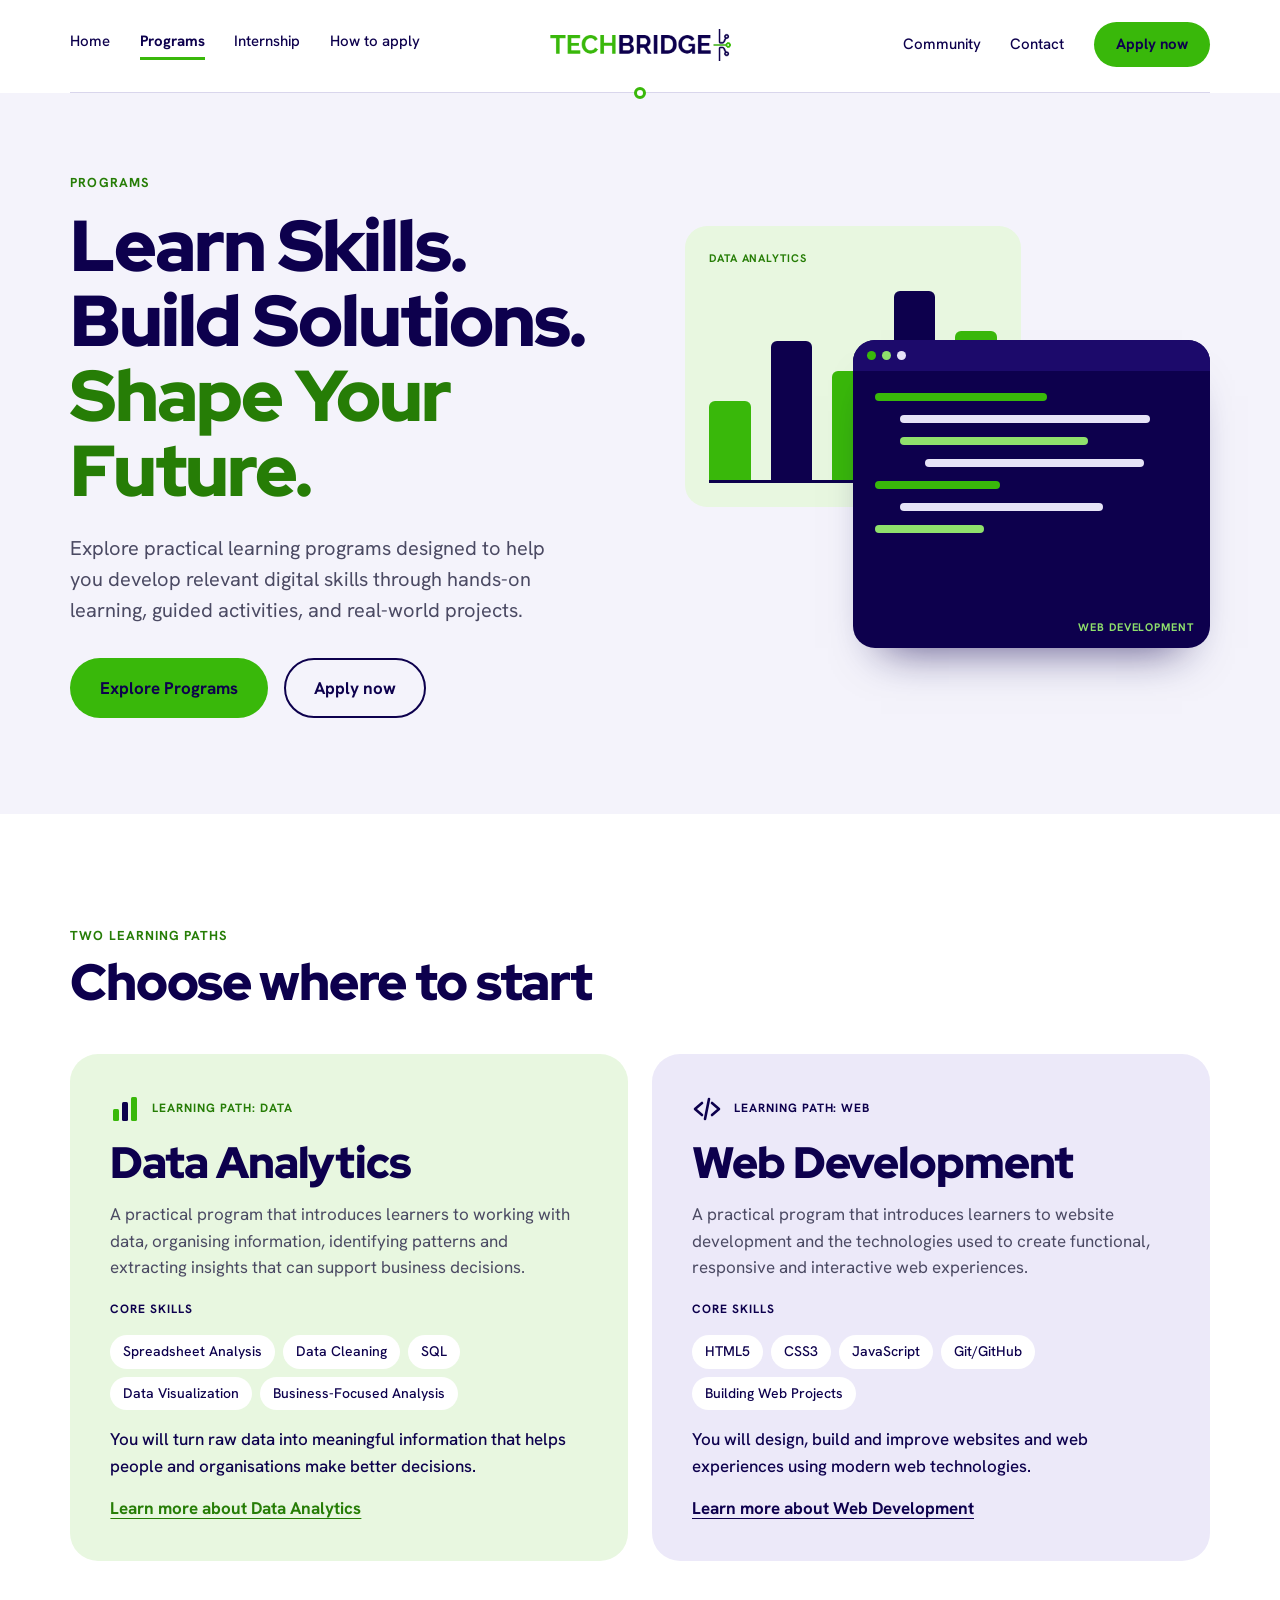
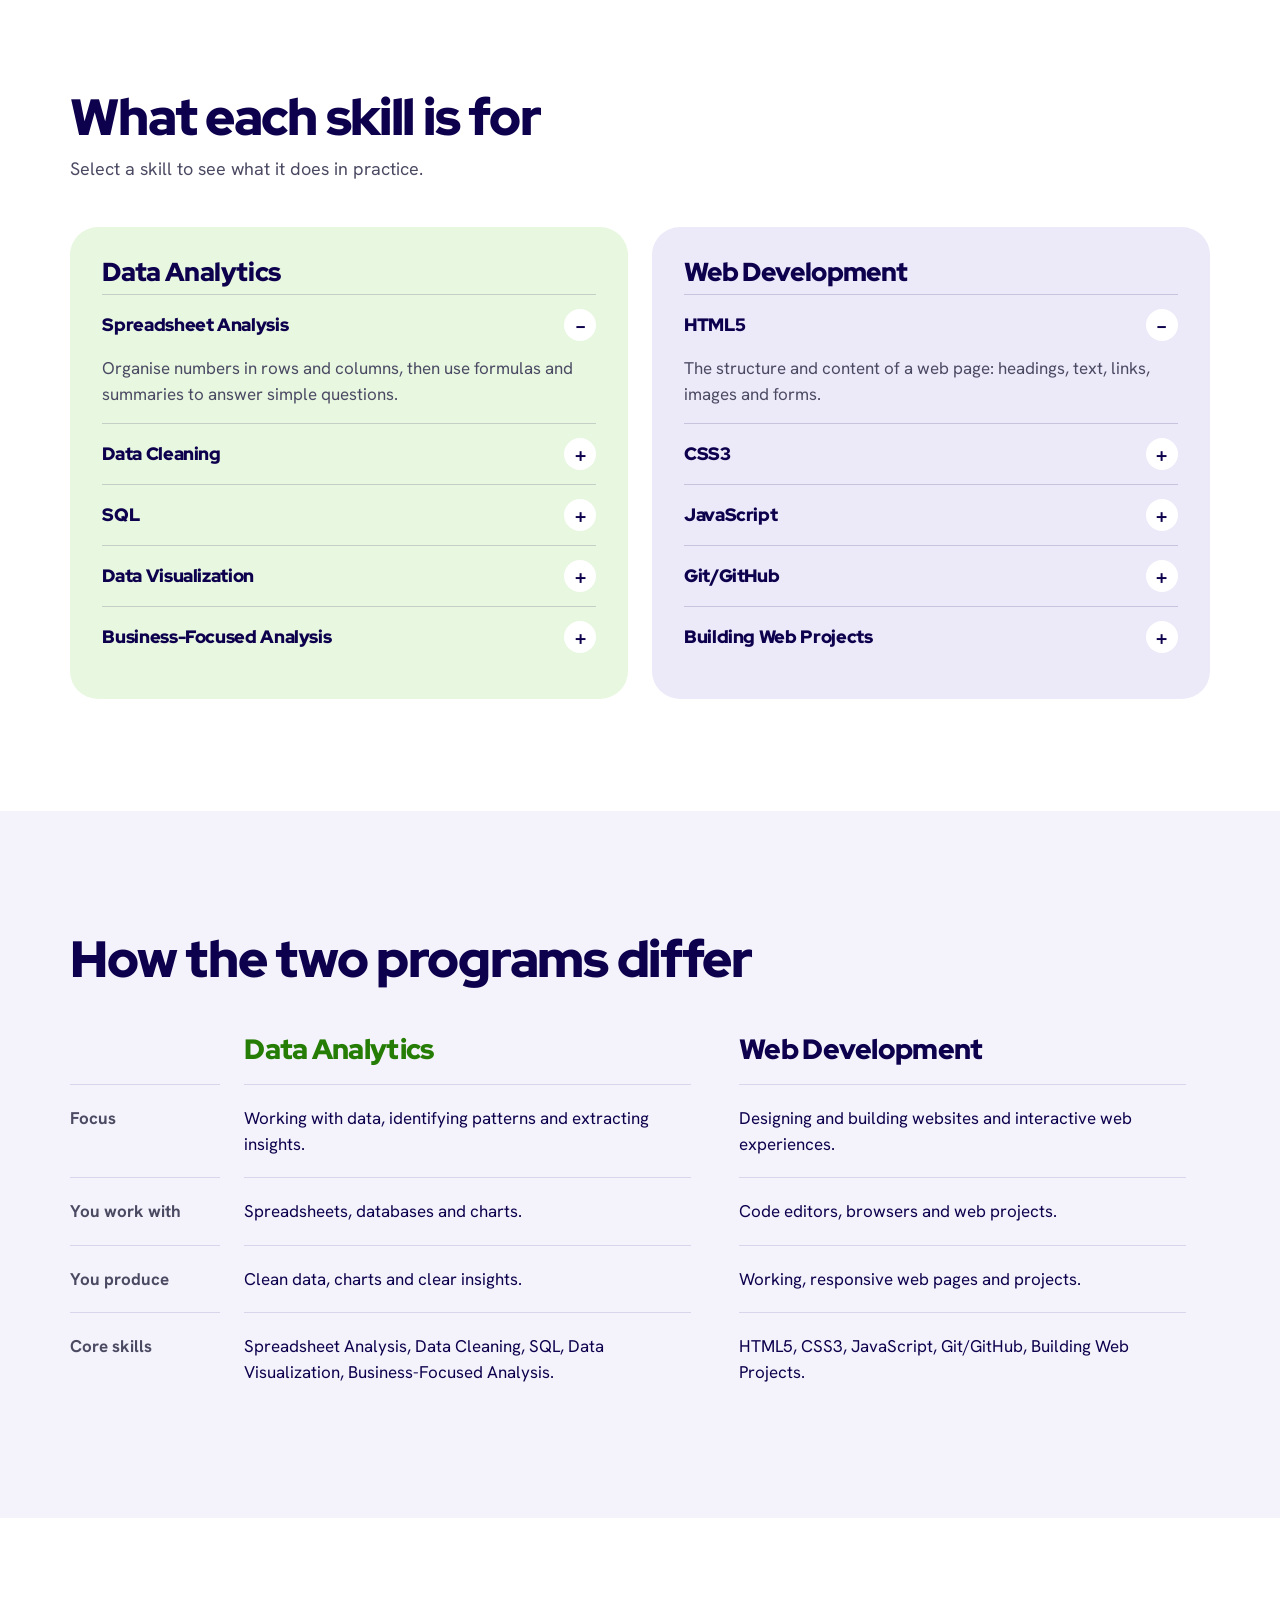
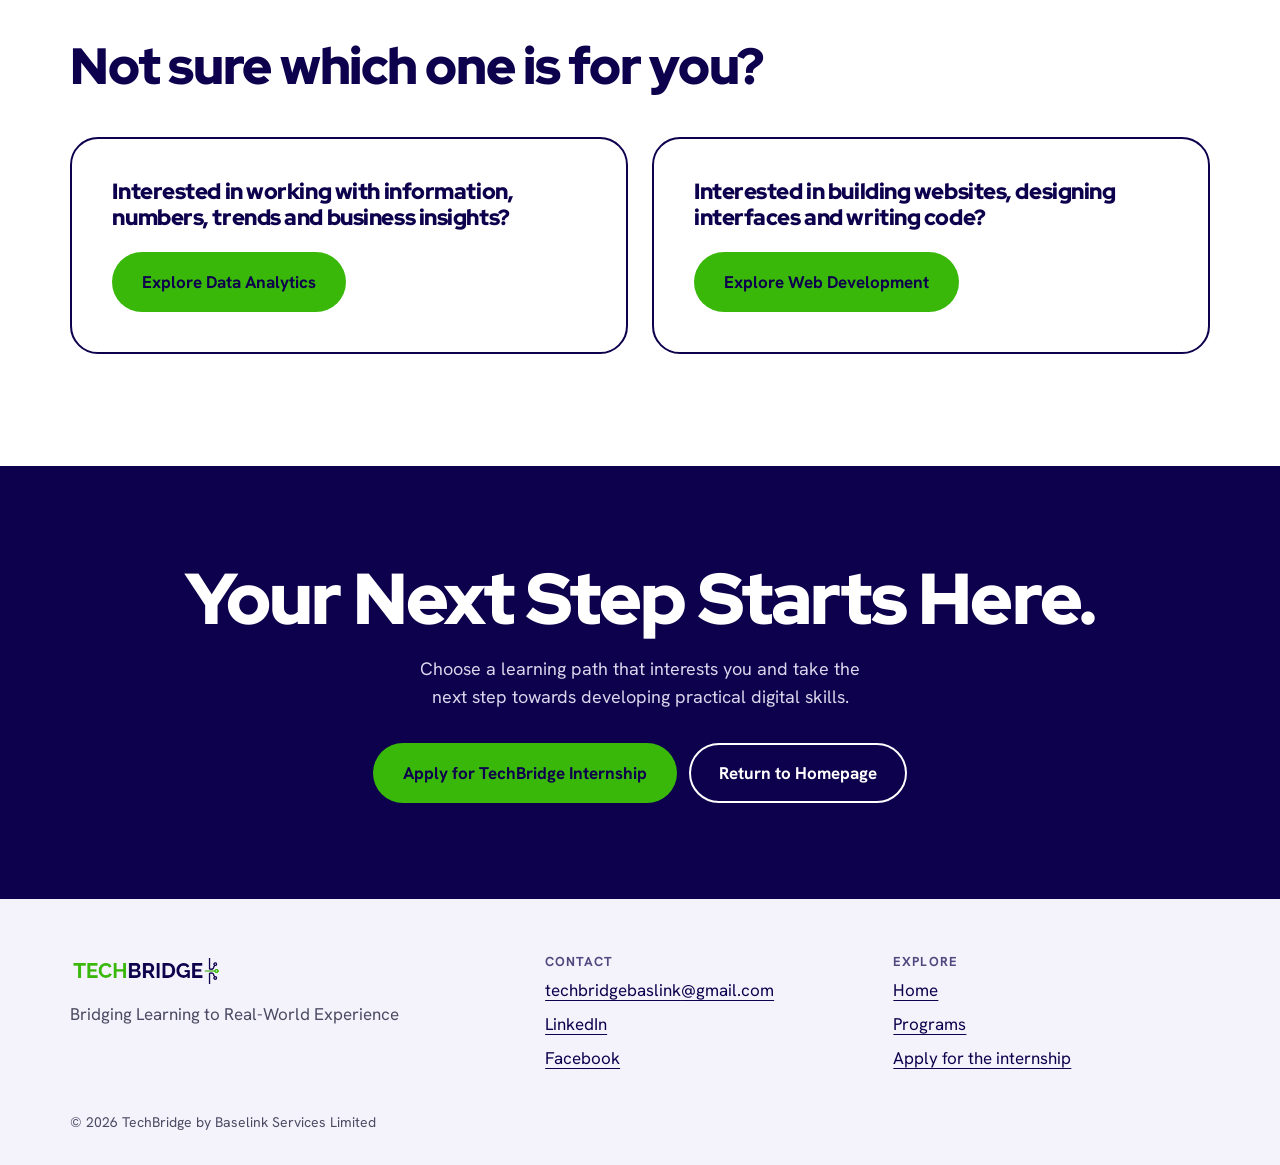
==== programs.html @ fa11b727 "i added new file to the existing system program and it's style sheet also added summary of what each" ====
<!doctype html>
<html lang="en">

<head>
  <meta charset="utf-8" />
  <meta name="viewport" content="width=device-width, initial-scale=1" />
  <title>Programs | TechBridge</title>
  <meta name="description"
    content="Explore the TechBridge Data Analytics and Web Development programs, compare them and apply for the 30-Day Practical Internship." />
  <link rel="preconnect" href="https://fonts.googleapis.com" />
  <link rel="preconnect" href="https://fonts.gstatic.com" crossorigin />
  <link
    href="https://fonts.googleapis.com/css2?family=Red+Hat+Display:wght@500;700;900&family=Hanken+Grotesk:wght@400;500;700&display=swap"
    rel="stylesheet" />
  <!-- Shared styles first (tokens, header, buttons, footer), then this page only -->
  <link rel="stylesheet" href="./styles/style.css" />
  <link rel="stylesheet" href="./styles/programs.css" />
</head>

<body class="page-programs">
  <a class="skip" href="#main">Skip to content</a>

  <!-- 1. HEADER: the top bar. It is the same on every page: links on both sides of the logo,
       plus the Apply now button. On tablets and phones the links move into a menu. -->
  <!-- Phone menu: a hidden checkbox + CSS only, no JavaScript -->
  <input type="checkbox" id="menu-toggle" class="menu-toggle" aria-label="Open or close the menu" />
  <header class="site-header" id="top">
    <div class="bar">
      <label class="menu-btn" for="menu-toggle" aria-hidden="true"><svg width="22" height="16" viewBox="0 0 22 16"
          aria-hidden="true">
          <path d="M1 2H21M1 8H21M1 14H21" stroke="currentColor" stroke-width="2" stroke-linecap="round" />
        </svg></label>
      <!-- Left links. aria-current marks the page you are on. -->
      <nav class="nav-left" aria-label="Main">
        <a href="index.html">Home</a><a href="programs.html" aria-current="page">Programs</a><a
          href="index.html#internship">Internship</a><a href="index.html#apply">How to apply</a>
      </nav>
      <a class="logo" href="index.html"><img src="images/logo.png" alt="TechBridge" width="189" height="40" /></a>
      <!-- Right links and the main call to action -->
      <div class="right">
        <nav class="nav-right" aria-label="Secondary">
          <a href="index.html#community">Community</a><a href="#contact">Contact</a>
        </nav>
        <a class="btn btn-sm" href="https://forms.gle/8EbdSy5ttGfLZfjv5">Apply now</a>
      </div>
    </div>
    <!-- The menu that opens on smaller screens: the same links in one list -->
    <nav class="drawer" id="drawer" aria-label="Mobile">
      <a href="index.html">Home</a><a href="programs.html" aria-current="page">Programs</a><a
        href="index.html#internship">Internship</a><a href="index.html#apply">How to apply</a><a
        href="index.html#community">Community</a><a href="#contact">Contact</a>
    </nav>
  </header>

  <main id="main">

    <!-- 2. HERO: the first thing visitors see. A big heading, a short intro, two buttons
         and a picture of a chart and a code window. -->
    <section class="p-hero" aria-labelledby="hero-h">
      <div class="p-hero-text">
        <p class="eyebrow">Programs</p>
        <h1 id="hero-h">Learn Skills. Build Solutions. <span>Shape Your Future.</span></h1>
        <p class="lede">
          Explore practical learning programs designed to help you develop relevant digital skills through
          hands-on learning, guided activities, and real-world projects.
        </p>
        <div class="actions btn-row">
          <a class="btn" href="#programs">Explore Programs</a>
          <a class="btn btn-outline" href="https://forms.gle/8EbdSy5ttGfLZfjv5">Apply now</a>
        </div>
      </div>

      <!-- Hero picture: a chart and a code window drawn with HTML and CSS (no image files) -->
      <div class="hero-visual" role="img"
        aria-label="Illustration of a bar chart and a code editor window, representing the Data Analytics and Web Development programs">
        <div class="vis-chart" aria-hidden="true">
          <p class="vis-tag">Data Analytics</p>
          <div class="bars"><span></span><span></span><span></span><span></span><span></span></div>
        </div>
        <div class="vis-code" aria-hidden="true">
          <div class="dots"><i></i><i></i><i></i></div>
          <div class="lines"><span></span><span></span><span></span><span></span><span></span><span></span><span></span>
          </div>
          <p class="vis-tag">Web Development</p>
        </div>
      </div>
    </section>

    <!-- 3. PROGRAM OVERVIEW: one card for each program, with the same layout so neither looks more important.
         Each card shows a short description, the core skills and a Learn more link. -->
    <section class="p-section" id="programs" aria-labelledby="programs-h">
      <p class="eyebrow">Two learning paths</p>
      <h2 class="section-title" id="programs-h">Choose where to start</h2>
      <!-- The two equal program cards -->
      <div class="paths">
        <article class="path path--data">
          <div class="path-label"><svg class="path-icon" width="30" height="30" viewBox="0 0 30 30" aria-hidden="true">
              <rect x="3" y="15" width="6" height="12" rx="1.5" fill="#39b80a" />
              <rect x="12" y="8" width="6" height="19" rx="1.5" fill="#0d004d" />
              <rect x="21" y="3" width="6" height="24" rx="1.5" fill="#39b80a" />
            </svg>
            <p class="eyebrow">Learning path: Data</p>
          </div>
          <h3>Data Analytics</h3>
          <p class="path-desc">A practical program that introduces learners to working with data, organising
            information,
            identifying patterns and extracting insights that can support business decisions.</p>
          <h4 class="mini">Core skills</h4>
          <ul class="chips">
            <li>Spreadsheet Analysis</li>
            <li>Data Cleaning</li>
            <li>SQL</li>
            <li>Data Visualization</li>
            <li>Business-Focused Analysis</li>
          </ul>
          <p class="path-outcome">You will turn raw data into meaningful information that helps people and organisations
            make
            better decisions.</p>
          <a class="link" href="#data-analytics">Learn more about Data Analytics</a>
        </article>

        <article class="path path--web">
          <div class="path-label"><svg class="path-icon" width="30" height="30" viewBox="0 0 30 30" aria-hidden="true">
              <path d="M10 9L3 15l7 6M20 9l7 6-7 6M17 5l-4 20" fill="none" stroke="#0d004d" stroke-width="2.6"
                stroke-linecap="round" stroke-linejoin="round" />
            </svg>
            <p class="eyebrow">Learning path: Web</p>
          </div>
          <h3>Web Development</h3>
          <p class="path-desc">A practical program that introduces learners to website development and the technologies
            used to create functional, responsive and interactive web experiences.</p>
          <h4 class="mini">Core skills</h4>
          <ul class="chips">
            <li>HTML5</li>
            <li>CSS3</li>
            <li>JavaScript</li>
            <li>Git/GitHub</li>
            <li>Building Web Projects</li>
          </ul>
          <p class="path-outcome">You will design, build and improve websites and web experiences using modern web
            technologies.</p>
          <a class="link link-navy" href="#web-development">Learn more about Web Development</a>
        </article>
      </div>
    </section>

    <!-- 4. PROGRAM DETAILS: explains what each skill is for. Select a skill to open it.
         This uses the built-in details and summary tags, so it needs no JavaScript. -->
    <section class="p-section p-section--tight" id="details" aria-labelledby="details-h">
      <h2 class="section-title" id="details-h">What each skill is for</h2>
      <p class="p-intro">Select a skill to see what it does in practice.</p>
      <!-- One box of skills for each program -->
      <div class="skills">
        <article class="skill-group skill-group--data" id="data-analytics">
          <h3>Data Analytics</h3>
          <details class="skill" open>
            <summary>Spreadsheet Analysis</summary>
            <p>Organise numbers in rows and columns, then use formulas and summaries to answer simple questions.</p>
          </details>
          <details class="skill">
            <summary>Data Cleaning</summary>
            <p>Find and fix errors, duplicates and gaps so the data can be trusted.</p>
          </details>
          <details class="skill">
            <summary>SQL</summary>
            <p>Ask questions of a database by writing queries that pull out the information you need.</p>
          </details>
          <details class="skill">
            <summary>Data Visualization</summary>
            <p>Turn figures into charts and dashboards that people can read at a glance.</p>
          </details>
          <details class="skill">
            <summary>Business-Focused Analysis</summary>
            <p>Connect what the data shows to a decision that someone has to make.</p>
          </details>
        </article>
        <article class="skill-group skill-group--web" id="web-development">
          <h3>Web Development</h3>
          <details class="skill" open>
            <summary>HTML5</summary>
            <p>The structure and content of a web page: headings, text, links, images and forms.</p>
          </details>
          <details class="skill">
            <summary>CSS3</summary>
            <p>The look of a page: colours, fonts, layout and how it adapts to different screens.</p>
          </details>
          <details class="skill">
            <summary>JavaScript</summary>
            <p>Adds behaviour, so a page can respond to what a visitor does.</p>
          </details>
          <details class="skill">
            <summary>Git/GitHub</summary>
            <p>Track changes to your code, and store and share your projects online.</p>
          </details>
          <details class="skill">
            <summary>Building Web Projects</summary>
            <p>Put the skills together by making complete websites from start to finish.</p>
          </details>
        </article>
      </div>
    </section>

    <!-- 5. COMPARISON: puts the two programs side by side so visitors can see how they differ.
         On phones it becomes two stacked cards. -->
    <section class="p-section p-compare" id="compare" aria-labelledby="compare-h">
      <h2 class="section-title" id="compare-h">How the two programs differ</h2>
      <div class="compare">
        <!-- Row names, shown in the left column on desktop only (screen readers read them from the cards) -->
        <div class="compare-labels" aria-hidden="true">
          <span></span>
          <span>Focus</span>
          <span>You work with</span>
          <span>You produce</span>
          <span>Core skills</span>
        </div>
        <article class="compare-col compare-col--data">
          <h3>Data Analytics</h3>
          <dl>
            <div class="row">
              <dt>Focus</dt>
              <dd>Working with data, identifying patterns and extracting insights.</dd>
            </div>
            <div class="row">
              <dt>You work with</dt>
              <dd>Spreadsheets, databases and charts.</dd>
            </div>
            <div class="row">
              <dt>You produce</dt>
              <dd>Clean data, charts and clear insights.</dd>
            </div>
            <div class="row">
              <dt>Core skills</dt>
              <dd>Spreadsheet Analysis, Data Cleaning, SQL, Data Visualization, Business-Focused Analysis.</dd>
            </div>
          </dl>
        </article>
        <article class="compare-col compare-col--web">
          <h3>Web Development</h3>
          <dl>
            <div class="row">
              <dt>Focus</dt>
              <dd>Designing and building websites and interactive web experiences.</dd>
            </div>
            <div class="row">
              <dt>You work with</dt>
              <dd>Code editors, browsers and web projects.</dd>
            </div>
            <div class="row">
              <dt>You produce</dt>
              <dd>Working, responsive web pages and projects.</dd>
            </div>
            <div class="row">
              <dt>Core skills</dt>
              <dd>HTML5, CSS3, JavaScript, Git/GitHub, Building Web Projects.</dd>
            </div>
          </dl>
        </article>
      </div>
    </section>

    <!-- 6. HELP VISITORS CHOOSE: two short questions that point visitors to the program that suits their interests. -->
    <section class="p-section" id="choose" aria-labelledby="choose-h">
      <h2 class="section-title" id="choose-h">Not sure which one is for you?</h2>
      <!-- Two choice boxes -->
      <div class="choices">
        <div class="choice">
          <p>Interested in working with information, numbers, trends and business insights?</p>
          <a class="btn" href="#data-analytics">Explore Data Analytics</a>
        </div>
        <div class="choice">
          <p>Interested in building websites, designing interfaces and writing code?</p>
          <a class="btn" href="#web-development">Explore Web Development</a>
        </div>
      </div>
    </section>

    <!-- 7. FINAL CALL TO ACTION: the closing section. It asks visitors to apply, or go back to the homepage. -->
    <section class="p-cta" aria-labelledby="cta-h">
      <h2 id="cta-h">Your Next Step Starts Here.</h2>
      <p>Choose a learning path that interests you and take the next step towards developing practical digital skills.
      </p>
      <div class="cta-actions">
        <!-- Same official form link as the homepage. Replace here if the form link changes. -->
        <a class="btn" href="https://forms.gle/8EbdSy5ttGfLZfjv5">Apply for TechBridge Internship</a>
        <a class="btn btn-ghost" href="index.html">Return to Homepage</a>
      </div>
    </section>

  </main>

  <!-- 8. FOOTER: the bottom of the page. Logo and tagline, official contact details and quick links. -->
  <footer class="site-footer" id="contact">
    <div class="foot">
      <div>
        <img src="images/logo.png" alt="TechBridge" width="151" height="32" />
        <p>Bridging Learning to Real-World Experience</p>
      </div>
      <div>
        <h2>Contact</h2>
        <a href="mailto:techbridgebaslink@gmail.com">techbridgebaslink<wbr />@gmail.com</a>
        <a href="https://www.linkedin.com/company/techbridge-services/" target="_blank" rel="noopener">LinkedIn</a>
        <a href="https://www.facebook.com/p/Baselink-Services-100066771475783/" target="_blank"
          rel="noopener">Facebook</a>
      </div>
      <div>
        <h2>Explore</h2>
        <a href="index.html">Home</a><a href="programs.html">Programs</a><a
          href="https://forms.gle/8EbdSy5ttGfLZfjv5">Apply for the internship</a>
      </div>
    </div>
    <p class="legal">© 2026 TechBridge by Baselink Services Limited</p>
  </footer>
</body>

</html>
---- styles/style.css ----
/* TechBridge styles
   Colours come from the logo: indigo + green.
   Layout: CSS Grid for every section.
   Used by index.html and programs.html (programs.css adds the Programs page extras). */

/* ---------- VARIABLES ----------
   The colours, fonts and spacing used everywhere.
   Change a value here and it changes across the whole site. */
:root {
  --indigo: #0d004d;
  --green: #39b80a;
  --green-text: #267d06; /* darker green: readable on light backgrounds */
  --green-soft: #8fe06c;
  --lavender: #f4f3fb;
  --lilac: #e6e3f7;
  --lilac-card: #ece9f9;
  --green-card: #e8f7e0;
  --muted: #4b4a63;
  --line: #d9d6ec;
  --white: #fff;
  --display: "Red Hat Display", system-ui, "Segoe UI", Arial, sans-serif;
  --text: "Hanken Grotesk", system-ui, "Segoe UI", Arial, sans-serif;
  --pad: clamp(20px, 5.5vw, 80px); /* side spacing of the page */
  --radius: 28px;
  color-scheme: light;
}

/* ---------- RESET ----------
   Removes the browser's default spacing so every element starts the same. */
*,
*::before,
*::after {
  box-sizing: border-box;
  margin: 0;
  padding: 0;
}

/* ---------- BASE ----------
   Page-wide settings: smooth scrolling, body text, images, links, keyboard focus. */
html {
  scroll-behavior: smooth;
  scroll-padding-top: 90px; /* keeps the sticky header from covering section titles */
}
@media (prefers-reduced-motion: reduce) {
  html {
    scroll-behavior: auto;
  }
}
body {
  font: 400 1.0625rem/1.55 var(--text);
  color: var(--indigo);
  background: var(--white);
  -webkit-font-smoothing: antialiased;
}
img {
  max-width: 100%;
  height: auto;
  display: block;
}
a {
  color: inherit;
}
:focus-visible {
  outline: 3px solid var(--green);
  outline-offset: 3px;
}

/* ---------- REUSABLE PATTERNS ----------
   Small HTML/CSS helpers that reduce repeated layout code across pages. */
.btn-row {
  display: flex;
  flex-wrap: wrap;
  gap: 16px;
}
.feature-grid {
  display: grid;
  grid-template-columns: repeat(auto-fit, minmax(240px, 1fr));
  gap: 48px;
}
.feature {
  display: grid;
  gap: 12px;
}
.feature h2 {
  font-size: 1.625rem;
  margin: 0;
}
.feature p {
  color: var(--muted);
}
/* Skip link: hidden until you press Tab */
.skip {
  position: absolute;
  left: -999px;
  top: 8px;
  background: var(--indigo);
  color: #fff;
  padding: 10px 16px;
  border-radius: 8px;
  z-index: 20;
}
.skip:focus {
  left: 8px;
}

/* ---------- TYPE ----------
   Headings use the display font; the small green label above headings is the eyebrow. */
h1,
h2,
h3,
.big {
  font-family: var(--display);
  font-weight: 900;
  letter-spacing: -0.025em;
  line-height: 1.04;
}
.eyebrow {
  font-size: 0.8125rem;
  letter-spacing: 0.08em;
  text-transform: uppercase;
  font-weight: 700;
  color: var(--green-text);
}
.eyebrow.light {
  color: var(--green-soft);
}
.section-title {
  font-size: clamp(2rem, 4vw, 3.25rem);
}

/* ---------- BUTTONS ----------
   One .btn class makes every button. The other classes are small variations. */
.btn {
  display: inline-block;
  background: var(--green);
  color: var(--indigo);
  font-weight: 700;
  text-decoration: none;
  border-radius: 999px;
  padding: 17px 30px;
  transition:
    transform 0.2s ease,
    background 0.2s;
}
.btn:hover {
  background: #4ccb1b;
  transform: translateY(-2px);
}
.btn-sm {
  padding: 11px 22px;
  font-size: 0.9375rem;
}
.btn-outline {
  background: transparent;
  border: 2px solid var(--indigo);
  padding: 15px 28px;
}
.btn-outline:hover {
  background: var(--indigo);
  color: #fff;
}
.btn-navy {
  background: var(--indigo);
  color: #fff;
}
.btn-navy:hover {
  background: #1c0a6b;
}
.link {
  font-weight: 700;
  color: var(--green-text);
  text-underline-offset: 4px;
}
.link-navy {
  color: var(--indigo);
}
@media (prefers-reduced-motion: reduce) {
  .btn {
    transition: none;
  }
  .btn:hover {
    transform: none;
  }
}

/* ---------- 1. HEADER ----------
   The top bar, shared by every page. Three columns: left links, logo in the middle,
   right links and the Apply now button. It stays at the top while you scroll. */
.site-header {
  position: sticky;
  top: 0;
  z-index: 10;
  background: var(--white);
}
.bar {
  position: relative;
  display: grid;
  grid-template-columns: 1fr auto 1fr;
  align-items: center;
  gap: clamp(16px, 2vw, 32px);
  padding: 22px var(--pad) 26px;
}
/* The thin line under the header... */
.bar::after {
  content: "";
  position: absolute;
  left: var(--pad);
  right: var(--pad);
  bottom: 0;
  height: 1px;
  background: var(--line);
}
/* ...and the small green circle in its middle (it echoes the logo) */
.bar::before {
  content: "";
  position: absolute;
  left: 50%;
  bottom: -6px;
  margin-left: -6px;
  width: 12px;
  height: 12px;
  border-radius: 50%;
  background: var(--white);
  border: 3px solid var(--green);
  z-index: 1;
}
.nav-left,
.nav-right {
  display: flex;
  gap: clamp(18px, 2.3vw, 34px);
  font-size: 0.9375rem;
  font-weight: 500;
}
.nav-left a,
.nav-right a {
  text-decoration: none;
}
.nav-left a:hover,
.nav-right a:hover {
  text-decoration: underline;
  text-underline-offset: 5px;
}
/* The link for the page you are on (set with aria-current="page" in the HTML) */
.nav-left a[aria-current="page"] {
  font-weight: 700;
  padding-bottom: 4px;
  border-bottom: 3px solid var(--green);
  text-decoration: none;
}
.drawer a[aria-current="page"] {
  color: var(--green-text);
}
.right {
  display: flex;
  justify-content: flex-end;
  align-items: center;
  gap: clamp(18px, 2.3vw, 34px);
}
/* The menu icon, menu list and checkbox only appear on smaller screens */
.menu-btn,
.drawer {
  display: none;
}
.menu-toggle {
  display: none;
}

/* ---------- 2. HERO ----------
   The first section. Two columns: text on the left, tiles on the right.
   The bridge (see section 2b) spans the full width underneath. */
.hero {
  background: var(--lavender);
  padding: 80px var(--pad) 88px;
  display: grid;
  grid-template-columns: 1.1fr 1fr;
  gap: 64px;
  align-items: center;
}
.hero h1 {
  font-size: clamp(2.5rem, 5vw, 4.5rem);
  margin-top: 18px;
}
.hero h1 span {
  color: var(--green-text);
}
.lede {
  font-size: 1.25rem;
  color: var(--muted);
  max-width: 46ch;
  margin-top: 24px;
}
.actions {
  display: flex;
  flex-wrap: wrap;
  gap: 16px;
  margin-top: 32px;
}
.btn-row {
  margin-top: 32px;
}
/* The three coloured tiles. The internship tile is as tall as the other two together. */
.tiles {
  display: grid;
  grid-template-columns: 1fr 1fr;
  gap: 16px;
}
.tile {
  border-radius: var(--radius);
  padding: 26px;
  min-height: 192px;
  display: flex;
  flex-direction: column;
  justify-content: space-between;
}
.tile-main {
  grid-row: span 2;
  background: var(--indigo);
  color: #fff;
  padding: 32px;
  min-height: 400px;
}
.tile-green {
  background: var(--green);
}
.tile-lilac {
  background: var(--lilac);
}
.tile .eyebrow {
  color: var(--indigo);
}
.tile .eyebrow.light {
  color: var(--green-soft);
}
.tile-title {
  font-family: var(--display);
  font-weight: 900;
  font-size: clamp(1.4rem, 2.2vw, 1.875rem);
  letter-spacing: -0.025em;
  line-height: 1.05;
}
.tile-main .tile-title {
  font-size: 1.75rem;
  margin-top: 6px;
}
.big {
  font-size: 6rem;
  color: var(--green);
  line-height: 1;
}

/* ---------- 3. ABOUT ----------
   Three short blocks side by side. auto-fit means: as many columns as fit,
   so it becomes one column on a phone with no extra code. */
.about {
  padding: 96px var(--pad);
  display: grid;
  grid-template-columns: repeat(auto-fit, minmax(240px, 1fr));
  gap: 48px;
}
.about h2 {
  font-size: 1.625rem;
  margin: 16px 0 8px;
}
.about p {
  color: var(--muted);
}
.feature-grid {
  gap: 48px;
}

/* ---------- 4. PROGRAMS ----------
   The two program cards. They sit side by side and stack when there is no room. */
.programs {
  padding: 0 var(--pad) 112px;
}
.cards {
  display: grid;
  grid-template-columns: repeat(auto-fit, minmax(min(100%, 320px), 1fr));
  gap: 24px;
  margin-top: 40px;
}
.card {
  border-radius: var(--radius);
  padding: clamp(28px, 3.4vw, 44px);
  min-height: 300px;
  display: flex;
  flex-direction: column;
  justify-content: space-between;
  gap: 24px;
}
.card h3 {
  font-size: clamp(2rem, 3.4vw, 2.75rem);
}
.card p {
  font-size: 1.1875rem;
  max-width: 34ch;
}
.card-green {
  background: var(--green-card);
}
.card-lilac {
  background: var(--lilac-card);
}

/* ---------- 5. INTERNSHIP ----------
   The dark indigo band. Text and benefits on the left, a big "30 days" box on the right. */
.internship {
  background: var(--indigo);
  color: #fff;
  padding: 104px var(--pad);
}
.intern-in {
  display: grid;
  grid-template-columns: 1.2fr 1fr;
  gap: 80px;
  align-items: center;
}
.internship h2 {
  font-size: clamp(2.25rem, 4.4vw, 3.5rem);
  margin-top: 14px;
}
.checks {
  list-style: none;
  display: grid;
  gap: 18px;
  margin: 32px 0 36px;
  font-size: 1.25rem;
  max-width: 46ch;
}
.checks li {
  display: flex;
  gap: 14px;
  align-items: flex-start;
}
.checks svg {
  flex: none;
}
.days {
  background: var(--green);
  color: var(--indigo);
  border-radius: 36px;
  padding: 48px;
  text-align: center;
}
.days .big {
  color: var(--indigo);
  font-size: clamp(7rem, 14vw, 12.5rem);
  line-height: 0.9;
}
.days p:last-child {
  font-family: var(--display);
  font-weight: 900;
  font-size: 2.25rem;
}

/* ---------- 6. HOW TO APPLY ----------
   Three numbered steps in a row. Each has a green number circle. */
.apply {
  padding: 112px var(--pad);
}
.steps {
  list-style: none;
  display: grid;
  grid-template-columns: repeat(auto-fit, minmax(240px, 1fr));
  gap: 40px;
  margin-top: 48px;
}
.steps li {
  border-top: 3px solid var(--line);
  padding-top: 24px;
}
.num {
  display: grid;
  place-items: center;
  width: 48px;
  height: 48px;
  border-radius: 50%;
  background: var(--green);
  font-family: var(--display);
  font-weight: 900;
  font-size: 1.375rem;
}
.steps h3 {
  font-size: 1.5rem;
  margin: 16px 0 8px;
}
.steps p {
  color: var(--muted);
  margin-bottom: 10px;
}
.steps .link {
  overflow-wrap: anywhere;
}

/* ---------- 7. COMMUNITY ----------
   A green panel with the WhatsApp button. Flexbox: text and button in one row,
   and the button drops below when there is no room. */
.community {
  padding: 0 var(--pad) 112px;
}
.comm-in {
  background: var(--green-card);
  border-radius: 36px;
  padding: clamp(28px, 5vw, 64px);
  display: flex;
  flex-wrap: wrap;
  justify-content: space-between;
  align-items: center;
  gap: 32px 48px;
}
.comm-in h2 {
  font-size: clamp(1.875rem, 3.4vw, 2.75rem);
}
.comm-in p {
  margin-top: 14px;
  font-size: 1.1875rem;
  max-width: 46ch;
  color: var(--muted);
}

/* ---------- 8. FOOTER ----------
   Three columns: logo and tagline, contact details, quick links. */
.site-footer {
  background: var(--lavender);
  padding: 56px var(--pad) 32px;
}
.foot {
  display: grid;
  grid-template-columns: 1.4fr 1fr 1fr;
  gap: 32px;
}
.foot > div {
  display: grid;
  gap: 8px;
  align-content: start;
}
.foot img {
  height: 32px;
  width: auto;
}
.foot p {
  color: var(--muted);
  margin-top: 6px;
}
.foot h2 {
  font-family: var(--text);
  font-size: 0.8125rem;
  letter-spacing: 0.08em;
  text-transform: uppercase;
  font-weight: 700;
  opacity: 0.7;
}
.foot a {
  text-underline-offset: 4px;
  overflow-wrap: anywhere;
}
.legal {
  margin-top: 40px;
  font-size: 0.875rem;
  color: var(--muted);
}

/* ---------- 2b. HERO BRIDGE ----------
   The animated bridge under the hero. It draws itself from "Learning" to
   "Real-World Experience". Visitors who prefer reduced motion see the finished bridge. */
.bridge {
  --h: 120px; /* height of the drawing; the deck sits at 100/120 of it */
  --deck: calc(var(--h) * 0.8333);
  --node: 30px;
  grid-column: 1 / -1;
  display: grid;
  grid-template-columns: var(--node) 1fr var(--node);
  padding-bottom: 40px;
  margin-top: -12px;
}
.bridge-end {
  position: relative;
  padding-top: calc(var(--deck) - var(--node) / 2);
}
.b-node {
  display: block;
  width: var(--node);
  height: var(--node);
  border-radius: 50%;
  border: 5px solid var(--green);
  background: var(--lavender);
  position: relative;
  z-index: 1;
}
.bridge-finish .b-node {
  background: var(--indigo);
}
.b-label {
  position: absolute;
  top: calc(var(--deck) + var(--node) / 2 + 10px);
  white-space: nowrap;
  font-family: var(--display);
  font-weight: 900;
  font-size: clamp(1.05rem, 2vw, 1.5rem);
  letter-spacing: -0.02em;
}
.bridge-start .b-label {
  left: 0;
}
.bridge-finish .b-label {
  right: 0;
  color: var(--green-text);
}
.bridge-span {
  position: relative;
  height: var(--h);
  margin-inline: -2px;
}
.b-build {
  position: absolute;
  inset: 0;
}
.bridge-svg {
  display: block;
  width: 100%;
  height: 100%;
  overflow: visible;
}
.bridge-svg path,
.bridge-svg line {
  fill: none;
  vector-effect: non-scaling-stroke;
  stroke-linecap: round;
}
.b-deck {
  stroke: var(--indigo);
  stroke-width: 5;
}
.b-arch {
  stroke: var(--green);
  stroke-width: 4;
}
.b-cables line {
  stroke: var(--indigo);
  stroke-width: 1.5;
  opacity: 0.35;
}
/* The three stops on the bridge: Projects, Mentorship, Internship */
.b-stops {
  list-style: none;
}
.b-stops li {
  position: absolute;
  left: var(--x);
  bottom: calc(var(--h) - var(--deck) - 10px);
  transform: translateX(-50%);
  display: grid;
  justify-items: center;
  gap: 8px;
  font-size: 0.75rem;
  font-weight: 700;
  letter-spacing: 0.06em;
  text-transform: uppercase;
  color: var(--indigo);
  white-space: nowrap;
  line-height: 1;
}
.b-stops span {
  background: var(--white);
  border: 1px solid var(--line);
  border-radius: 999px;
  padding: 6px 10px;
}
.b-stops li::before {
  order: 2;
  content: "";
  width: 14px;
  height: 14px;
  border-radius: 50%;
  background: var(--green);
  border: 3px solid var(--lavender);
  box-sizing: content-box;
  margin-top: -3px;
}

/* The bridge animation (only for visitors who allow motion) */
@media (prefers-reduced-motion: no-preference) {
  .bridge-start .b-node {
    animation: pop 0.5s cubic-bezier(0.3, 1.6, 0.5, 1) both;
  }
  .b-build {
    animation: build 1.8s 0.3s linear both;
  }
  .b-cables line {
    animation: fade-in 0.4s calc(2.1s + var(--i) * 0.06s) both;
  }
  .b-stops li {
    animation: rise 0.45s var(--d) cubic-bezier(0.3, 1.4, 0.5, 1) both;
  }
  .bridge-finish .b-node {
    animation:
      pop 0.5s 2.05s cubic-bezier(0.3, 1.6, 0.5, 1) both,
      arrive 1.2s 2.4s ease-out;
  }
  .b-label {
    animation: fade-in 0.6s 0.2s both;
  }
  .bridge-finish .b-label {
    animation-delay: 2.3s;
  }
}
@keyframes build {
  from {
    clip-path: inset(-20px 100% -20px 0);
  }
  to {
    clip-path: inset(-20px 0 -20px 0);
  }
}
@keyframes pop {
  from {
    transform: scale(0);
  }
}
@keyframes rise {
  from {
    opacity: 0;
    transform: translate(-50%, 10px);
  }
}
@keyframes fade-in {
  from {
    opacity: 0;
  }
}
@keyframes arrive {
  from {
    box-shadow: 0 0 0 0 rgb(57 184 10 / 0.55);
  }
  to {
    box-shadow: 0 0 0 22px rgb(57 184 10 / 0);
  }
}

/* ---------- 4b. PROGRAM DEMOS (pure CSS) ----------
   The small demos inside the program cards build themselves as they scroll into view,
   using CSS scroll-driven animations. Browsers without support, and visitors who
   prefer reduced motion, see the finished demo. */
.demo {
  background: var(--white);
  border-radius: 20px;
  padding: 14px 16px 16px;
  box-shadow:
    0 1px 0 var(--line),
    0 12px 30px -18px rgb(13 0 77 / 0.35);
}
.demo-bar {
  margin-bottom: 10px;
}
.demo-file {
  font:
    500 0.8125rem/1 ui-monospace,
    "SFMono-Regular",
    Menlo,
    Consolas,
    monospace;
  color: var(--muted);
}

/* Data Analytics demo: a bar chart with a trend line */
.chart {
  display: block;
  width: 100%;
  height: auto;
  overflow: visible;
}
.chart .grid path {
  stroke: var(--line);
  stroke-width: 1;
  stroke-dasharray: 3 4;
}
.chart .bars rect {
  fill: var(--indigo);
  opacity: 0.85;
  transform-box: fill-box;
  transform-origin: 50% 100%;
}
.chart .bars .bar-top {
  fill: var(--green);
  opacity: 1;
}
.chart .trend {
  fill: none;
  stroke: var(--green-text);
  stroke-width: 3;
  stroke-linecap: round;
  stroke-linejoin: round;
  stroke-dasharray: 1;
}
.chart .trend-dot {
  fill: var(--white);
  stroke: var(--green-text);
  stroke-width: 3;
  transform-box: fill-box;
  transform-origin: center;
}
.chart .months text {
  font: 500 11px var(--text);
  fill: var(--muted);
  text-anchor: middle;
}
.insight {
  margin-top: 8px;
  font-size: 0.9375rem !important;
  color: var(--muted);
}
.insight strong {
  color: var(--green-text);
  font-family: var(--display);
  font-weight: 900;
  font-size: 1.125rem;
}

/* Web Development demo: code on one side, the live preview on the other */
.demo-web {
  container-type: inline-size;
}
.web-panes {
  display: grid;
  gap: 12px;
}
@container (min-width: 560px) {
  .web-panes {
    grid-template-columns: 1.15fr 1fr;
  }
}
.code {
  background: var(--indigo);
  color: #fff;
  border-radius: 14px;
  padding: 14px 16px;
  font:
    400 0.78rem/1.65 ui-monospace,
    "SFMono-Regular",
    Menlo,
    Consolas,
    monospace;
  overflow-x: auto;
  white-space: pre;
}
.code .line {
  display: inline-block;
  vertical-align: top;
  overflow: hidden;
  width: calc(var(--n) * 1ch);
}
.code .t {
  color: var(--green-soft);
}
.code .a {
  color: #b9b0ff;
}
.code .v {
  color: #ffd27a;
}
.preview {
  border: 1px solid var(--line);
  border-radius: 14px;
  overflow: hidden;
  background: var(--white);
}
.browser-dots {
  display: flex;
  gap: 5px;
  padding: 8px 10px;
  background: var(--lavender);
  border-bottom: 1px solid var(--line);
}
.browser-dots i {
  width: 8px;
  height: 8px;
  border-radius: 50%;
  background: var(--line);
}
.page {
  padding: 12px 14px 16px;
  display: grid;
  gap: 6px;
  align-content: start;
  min-height: 150px;
}
.pv-nav {
  font-size: 0.75rem;
  font-weight: 700;
  padding-bottom: 6px;
  border-bottom: 1px solid var(--line);
  margin-bottom: 4px;
}
.pv-h1 {
  font: 900 1.35rem/1.1 var(--display) !important;
  letter-spacing: -0.02em;
}
.pv-p {
  font-size: 0.875rem !important;
  color: var(--muted);
}
.pv-btn {
  justify-self: start;
  margin-top: 6px;
  font-size: 0.8125rem;
  font-weight: 700;
  padding: 7px 14px;
  background: var(--green);
  color: var(--indigo);
  border-radius: 999px;
}

/* Scroll-driven animation: the demos build as you scroll past them */
@supports (animation-timeline: view()) {
  @media (prefers-reduced-motion: no-preference) {
    .demo {
      view-timeline: --demo block;
    }
    .demo * {
      animation-timeline: --demo;
      animation-fill-mode: both;
      animation-duration: auto;
    }
    /* chart */
    .chart .bars rect {
      animation-name: grow;
      animation-timing-function: cubic-bezier(0.3, 1.3, 0.5, 1);
      animation-range: cover calc(8% + var(--i) * 3%) cover
        calc(18% + var(--i) * 3%);
    }
    .chart .trend {
      animation-name: draw;
      animation-range: cover 22% cover 32%;
    }
    .chart .trend-dot {
      animation-name: dot-pop;
      animation-range: cover 32% cover 35%;
    }
    .insight {
      animation-name: show-up;
      animation-range: cover 33% cover 38%;
    }
    /* code typing: each line types out over its own slice of the scroll */
    .code .line {
      animation-name: type;
      animation-timing-function: steps(var(--n), end);
      animation-range: cover var(--s) cover var(--e);
    }
    /* the preview gains each element as its line finishes */
    .page [data-show] {
      animation-name: show-up;
      animation-range: cover var(--at) cover calc(var(--at) + 3%);
    }
    .page .pv-btn {
      animation-name: show-up, style-btn;
      animation-range:
        cover var(--at) cover calc(var(--at) + 3%),
        cover var(--styled) cover calc(var(--styled) + 3%);
    }
  }
}
@keyframes grow {
  from {
    transform: scaleY(0);
  }
}
@keyframes draw {
  from {
    stroke-dashoffset: 1;
  }
  to {
    stroke-dashoffset: 0;
  }
}
@keyframes dot-pop {
  from {
    transform: scale(0);
  }
}
@keyframes show-up {
  from {
    opacity: 0;
    transform: translateY(6px);
  }
}
@keyframes type {
  from {
    width: 0;
  }
}
@keyframes style-btn {
  from {
    background: #e4e4e9;
    color: #333;
    border-radius: 6px;
  }
}

/* ---------- TABLET (980px and below) ----------
   The hero and the internship band stack into one column. */
@media (max-width: 980px) {
  .hero {
    grid-template-columns: minmax(
      0,
      1fr
    ); /* minmax(0, ...) lets the column shrink on very small screens */
    gap: 48px;
    padding-block: 64px;
  }
  .intern-in {
    grid-template-columns: minmax(0, 1fr);
    gap: 48px;
  }
  .tile-main {
    min-height: 300px;
  }
}

/* ---------- HEADER ON TABLETS AND PHONES (980px and below) ----------
   There are six links now, so on smaller screens they move into a menu.
   The bar becomes: menu icon | logo | Apply now.
   The menu works with a hidden checkbox, so it needs no JavaScript. */
@media (max-width: 980px) {
  .bar {
    gap: 8px;
    padding: 10px calc(var(--pad) - 6px) 16px;
  }
  .nav-left,
  .nav-right {
    display: none;
  }
  /* The invisible checkbox sits exactly over the menu icon, so taps land on it */
  .menu-toggle {
    display: block;
    position: fixed;
    opacity: 0;
    width: 44px;
    height: 44px;
    left: calc(var(--pad) - 6px);
    top: 10px;
    margin: 0;
    z-index: 11;
    cursor: pointer;
  }
  .menu-btn {
    display: grid;
    place-items: center;
    width: 44px;
    height: 44px;
    color: var(--indigo);
  }
  .logo img {
    height: 24px;
    width: auto;
  }
  .btn-sm {
    padding: 10px 16px;
    font-size: 0.875rem;
  }
  .right {
    gap: 0;
  }
  /* The menu list: hidden until the checkbox is ticked */
  .drawer {
    display: none;
    grid-template-columns: 1fr;
    padding: 8px var(--pad) 18px;
    border-bottom: 1px solid var(--line);
    background: var(--white);
  }
  .menu-toggle:checked ~ .site-header .drawer {
    display: grid;
  }
  .menu-toggle:focus-visible ~ .site-header .menu-btn {
    outline: 3px solid var(--green);
    outline-offset: 2px;
    border-radius: 8px;
  }
  .drawer a {
    padding: 12px 0;
    font-weight: 700;
    text-decoration: none;
    border-bottom: 1px solid var(--line);
  }
}

/* ---------- PHONE (760px and below) ----------
   Tighter spacing, full-width buttons, and the tiles rearranged. */
@media (max-width: 760px) {
  .hero {
    padding-block: 44px;
  }
  .actions .btn {
    width: 100%;
    text-align: center;
  }
  .tiles {
    grid-template-columns: 1fr 1fr;
    gap: 12px;
  }
  .tile-main {
    grid-column: 1/-1;
    grid-row: auto;
    min-height: 0;
    flex-direction: row;
    align-items: center;
    gap: 18px;
    padding: 22px;
  }
  .tile-main .big {
    font-size: 4.5rem;
  }
  .tile {
    min-height: 110px;
    padding: 18px;
    justify-content: flex-end;
  }
  .tile .eyebrow:not(.light) {
    display: none;
  }
  .about {
    padding-block: 56px;
    gap: 36px;
  }
  .programs,
  .community {
    padding-bottom: 56px;
  }
  .card {
    min-height: 230px;
  }
  .bridge {
    --h: 84px;
    --node: 24px;
    padding-bottom: 34px;
  }
  .b-node {
    border-width: 4px;
  }
  .b-stops span {
    display: none;
  }
  .internship {
    padding-block: 56px;
  }
  .days {
    padding: 32px;
  }
  .apply {
    padding-block: 56px;
  }
  .steps {
    gap: 28px;
    margin-top: 28px;
  }
  .comm-in {
    border-radius: 28px;
  }
  .comm-in .btn {
    width: 100%;
    text-align: center;
  }
  .foot {
    grid-template-columns: 1fr;
  }
}

/* ---------- HIGH CONTRAST MODE ----------
   Gives buttons and cards a visible edge for Windows High Contrast users. */
@media (forced-colors: active) {
  .btn,
  .tile,
  .card {
    border: 2px solid CanvasText;
  }
}

/* ---------- PROGRAM CARDS ----------
   Keep the content at the top of each card and the link at the bottom. */
.card {
  justify-content: flex-start;
}
.card .link {
  margin-top: auto;
}

/* ---------- TABLET AND PHONE: CENTRED CONTENT ----------
   On smaller screens most text is centred. Desktop keeps its left-aligned layout. */
@media (max-width: 980px) {
  .hero-text,
  .tile,
  .about > div,
  .section-title,
  .card,
  .internship,
  .steps li,
  .comm-in,
  .site-footer,
  .drawer a {
    text-align: center;
  }
  .lede,
  .card p,
  .comm-in p {
    margin-inline: auto;
  }
  .actions,
  .comm-in {
    justify-content: center;
  }
  .tile-main {
    justify-content: center;
  }
  .card {
    align-items: center;
  }
  .card > .demo {
    align-self: stretch;
    text-align: left;
  }
  .checks {
    margin-inline: auto;
    width: fit-content;
    text-align: left;
  }
  .num {
    margin-inline: auto;
  }
  .foot > div {
    justify-items: center;
  }
}

/* ---------- PHONE FOOTER ----------
   Logo on top, then Contact and Explore side by side. */
@media (max-width: 760px) {
  .foot {
    grid-template-columns: 1fr 1fr;
    gap: 32px 16px;
  }
  .foot > div:first-child {
    grid-column: 1 / -1;
  }
  .foot a[href^="mailto:"] {
    font-size: 0.9375rem;
  }
}

.page-programs .foot {
  grid-template-columns: minmax(0, 1.3fr) minmax(0, 1fr);
}
.page-programs .foot > div:nth-child(2) {
  justify-items: start;
  text-align: left;
}
.page-programs .foot > div:nth-child(3) {
  justify-items: start;
  text-align: left;
}
.page-programs .legal {
  text-align: left;
}

/* ---------- HOW TO APPLY ON SMALLER SCREENS ----------
   The three steps become one centred column. */
@media (max-width: 980px) {
  .steps {
    grid-template-columns: 1fr;
    max-width: 520px;
    margin-inline: auto;
  }
}

/* ---------- ABOUT AND FOOTER LOGO ON SMALLER SCREENS ----------
   The About blocks become one centred column; the footer logo stays on the left. */
@media (max-width: 980px) {
  .about {
    grid-template-columns: 1fr;
    max-width: 560px;
    margin-inline: auto;
  }
  .foot > div:first-child {
    justify-items: start;
    text-align: left;
  }
}

/* ---------- VERY SMALL PHONES (380px and below) ----------
   Makes the header smaller so the menu icon, logo and Apply now button stay on one line,
   and stacks the three hero tiles. This block is last so it overrides the phone rules above. */
@media (max-width: 380px) {
  .tiles {
    grid-template-columns: minmax(
      0,
      1fr
    ); /* the three tiles stack, so long words like "Development" fit */
  }
  .tile-main {
    grid-column: auto;
  }
  .logo img {
    height: 20px;
  }
  .btn-sm {
    padding: 9px 12px;
    font-size: 0.8125rem;
  }
}
---- styles/programs.css ----
/* TechBridge: Programs page
   Loads AFTER style.css and reuses its colours, fonts, header, buttons and footer.
   This file only holds what is specific to the Programs page.
   Written mobile-first: the base rules are for phones, and min-width queries add the rest. */

/* ---------- HELPERS ----------
   Small tools used by the sections below. */
.sr-only {
  position: absolute;
  width: 1px;
  height: 1px;
  margin: -1px;
  overflow: hidden;
  clip-path: inset(50%);
  white-space: nowrap;
}

/* A white outlined button for use on the dark indigo section */
.btn-ghost {
  background: transparent;
  color: #fff;
  border: 2px solid #fff;
  padding: 15px 28px;
}
.btn-ghost:hover {
  background: #fff;
  color: var(--indigo);
}

/* ---------- SECTION SPACING ----------
   Shared padding for the white and lavender sections. */
.p-section {
  padding: 56px var(--pad);
}
.p-section--tight {
  padding-top: 8px;
}
.page-programs .section-title {
  margin-top: 10px;
  text-align: left; /* style.css centres section titles on small screens */
}
.p-intro {
  margin-top: 10px;
  color: var(--muted);
  font-size: 1.125rem;
}

/* ---------- 2. HERO ----------
   The first section: text on one side, a chart-and-code illustration on the other. */
.p-hero {
  background: var(--lavender);
  padding: 44px var(--pad) 56px;
  display: grid;
  gap: 40px;
  align-items: center;
}
.p-hero h1 {
  font-size: clamp(2.5rem, 7vw, 4.5rem);
  margin-top: 16px;
}
.p-hero h1 span {
  color: var(--green-text);
}
/* style.css centres .lede and .actions on small screens; keep this page left-aligned */
.page-programs .lede {
  margin-inline: 0;
}
.page-programs .actions {
  justify-content: flex-start;
}

/* The illustration: a chart card and a code window that overlap. No image files needed. */
.hero-visual {
  position: relative;
  height: 290px;
}
.vis-chart,
.vis-code {
  position: absolute;
  border-radius: 22px;
  padding: 18px;
}
.vis-tag {
  font-size: 0.6875rem;
  letter-spacing: 0.08em;
  text-transform: uppercase;
  font-weight: 700;
}
.vis-chart {
  left: 0;
  top: 0;
  width: 64%;
  height: 64%;
  background: var(--green-card);
  display: flex;
  flex-direction: column;
}
.vis-chart .vis-tag {
  color: var(--green-text);
}
.bars {
  flex: 1;
  margin-top: 14px;
  display: flex;
  align-items: flex-end;
  gap: 7%;
  border-bottom: 3px solid var(--indigo);
}
.bars span {
  flex: 1;
  background: var(--green);
  border-radius: 6px 6px 0 0;
}
.bars span:nth-child(even) {
  background: var(--indigo);
}
.bars span:nth-child(1) { height: 40%; }
.bars span:nth-child(2) { height: 70%; }
.bars span:nth-child(3) { height: 55%; }
.bars span:nth-child(4) { height: 95%; }
.bars span:nth-child(5) { height: 75%; }

.vis-code {
  right: 0;
  top: 26%;
  width: 68%;
  height: 70%;
  background: var(--indigo);
  overflow: hidden;
  padding: 0;
  box-shadow: 0 28px 44px -28px rgb(13 0 77 / 0.7);
}
.dots {
  display: flex;
  gap: 6px;
  padding: 11px 14px;
  background: #1c0a6b;
}
.dots i {
  width: 9px;
  height: 9px;
  border-radius: 50%;
  background: var(--green);
}
.dots i:nth-child(2) { background: var(--green-soft); }
.dots i:nth-child(3) { background: var(--lilac); }
.lines {
  display: grid;
  gap: 10px;
  padding: 16px;
}
.lines span {
  display: block;
  height: 8px;
  border-radius: 4px;
  width: var(--w);
  margin-left: var(--m, 0);
  background: var(--lilac);
}
.lines span:nth-child(1) { --w: 55%; background: var(--green); }
.lines span:nth-child(2) { --w: 80%; --m: 8%; }
.lines span:nth-child(3) { --w: 60%; --m: 8%; background: var(--green-soft); }
.lines span:nth-child(4) { --w: 70%; --m: 16%; }
.lines span:nth-child(5) { --w: 40%; background: var(--green); }
.lines span:nth-child(6) { --w: 65%; --m: 8%; }
.lines span:nth-child(7) { --w: 35%; background: var(--green-soft); }
.vis-code .vis-tag {
  position: absolute;
  right: 16px;
  bottom: 12px;
  color: var(--green-soft);
}

/* ---------- 3. PROGRAM OVERVIEW ----------
   Two equal cards, one per program. Green for Data Analytics, purple for Web Development. */
.paths {
  display: grid;
  gap: 16px;
  margin-top: 28px;
}
.path {
  border-radius: var(--radius);
  padding: 26px;
  display: flex;
  flex-direction: column;
  gap: 16px;
}
.path--data {
  background: var(--green-card);
}
.path--web {
  background: var(--lilac-card);
}
.path-label {
  display: flex;
  align-items: center;
  gap: 12px;
}
.path-label .eyebrow {
  font-size: 0.75rem;
}
.path--web .eyebrow {
  color: var(--indigo);
}
.path h3 {
  font-size: clamp(2rem, 6vw, 2.75rem);
}
.path-desc {
  color: var(--muted);
  font-size: 1.0625rem;
}
.mini {
  font-family: var(--text);
  font-size: 0.75rem;
  letter-spacing: 0.08em;
  text-transform: uppercase;
  font-weight: 700;
  margin-top: 4px;
}
.chips {
  list-style: none;
  display: flex;
  flex-wrap: wrap;
  gap: 8px;
}
.chips li {
  background: var(--white);
  border-radius: 999px;
  padding: 6px 13px;
  font-size: 0.875rem;
  font-weight: 500;
}
.path-outcome {
  font-weight: 500;
}
.path .link {
  margin-top: auto;
}

/* Hover and focus: the card gets a shadow and lifts a little (lifting only if motion is allowed) */
.path,
.choice {
  transition: box-shadow 0.25s ease, background 0.25s ease;
}
.path:hover,
.path:focus-within {
  box-shadow: 0 22px 40px -26px rgb(13 0 77 / 0.5);
}
@media (prefers-reduced-motion: no-preference) {
  .path {
    transition: transform 0.25s ease, box-shadow 0.25s ease;
  }
  .path:hover,
  .path:focus-within {
    transform: translateY(-4px);
  }
}

/* ---------- 4. DETAILS ----------
   The boxes of expandable skills. Each skill is a details tag with a plus or minus button. */
.skills {
  display: grid;
  gap: 16px;
  margin-top: 28px;
}
.skill-group {
  border-radius: var(--radius);
  padding: 22px;
}
.skill-group--data {
  background: var(--green-card);
}
.skill-group--web {
  background: var(--lilac-card);
}
/* Reached from a Learn more link: show which one it is */
.skill-group:target {
  outline: 3px solid var(--green);
  outline-offset: 4px;
}
.skill-group h3 {
  font-size: 1.625rem;
  margin-bottom: 8px;
}
.skill {
  border-top: 1px solid rgb(13 0 77 / 0.16);
}
.skill summary {
  display: flex;
  justify-content: space-between;
  align-items: center;
  gap: 12px;
  min-height: 44px;
  padding: 14px 0;
  cursor: pointer;
  list-style: none;
  font-family: var(--display);
  font-weight: 900;
  font-size: 1.125rem;
  letter-spacing: -0.02em;
}
.skill summary::-webkit-details-marker {
  display: none;
}
.skill summary::after {
  content: "+";
  flex: none;
  width: 32px;
  height: 32px;
  border-radius: 50%;
  background: var(--white);
  display: grid;
  place-items: center;
  font: 700 1.25rem/1 var(--text);
}
.skill[open] summary::after {
  content: "\2212";
}
.skill summary:hover::after {
  background: var(--green);
}
.skill p {
  color: var(--muted);
  max-width: 48ch;
  padding-bottom: 16px;
}
@media (prefers-reduced-motion: no-preference) {
  .skill[open] p {
    animation: reveal 0.25s ease-out;
  }
}
@keyframes reveal {
  from {
    opacity: 0;
    transform: translateY(-4px);
  }
}

/* ---------- 5. COMPARISON ----------
   Phones: two stacked cards. Desktop: a table-like grid with the rows lined up. */
.p-compare {
  background: var(--lavender);
}
.compare {
  display: grid;
  gap: 14px;
  margin-top: 28px;
}
.compare-labels {
  display: none;
}
.compare-col {
  border-radius: 24px;
  padding: 24px;
}
.compare-col--data {
  background: var(--green-card);
}
.compare-col--web {
  background: var(--lilac-card);
}
.compare-col h3 {
  font-size: 1.625rem;
  margin-bottom: 8px;
}
.compare-col .row {
  padding: 12px 0;
  border-top: 1px solid rgb(13 0 77 / 0.16);
}
.compare-col dt {
  font-size: 0.75rem;
  letter-spacing: 0.08em;
  text-transform: uppercase;
  font-weight: 700;
  color: var(--muted);
  margin-bottom: 4px;
}

/* ---------- 6. HELP VISITORS CHOOSE ----------
   Two outlined boxes, each with a question and a button. */
.choices {
  display: grid;
  gap: 14px;
  margin-top: 28px;
}
.choice {
  border: 2px solid var(--indigo);
  border-radius: var(--radius);
  padding: 24px;
  display: flex;
  flex-direction: column;
  align-items: stretch;
  gap: 20px;
}
.choice:hover {
  background: var(--lavender);
}
.choice p {
  font: 900 1.375rem/1.2 var(--display);
  letter-spacing: -0.02em;
}
.choice .btn {
  text-align: center;
}

/* ---------- 7. FINAL CALL TO ACTION ----------
   The dark closing section with the apply button. */
.p-cta {
  background: var(--indigo);
  color: #fff;
  padding: 64px var(--pad);
  text-align: center;
}
.p-cta h2 {
  font-size: clamp(2.25rem, 7vw, 4.5rem);
}
.p-cta p {
  color: var(--line);
  font-size: 1.125rem;
  max-width: 46ch;
  margin: 18px auto 0;
}
.cta-actions {
  display: flex;
  flex-direction: column;
  gap: 12px;
  margin-top: 32px;
}

/* ---------- 8. FOOTER ON PHONES ----------
   Logo on top, then Contact (left) and Explore (right column), both left-aligned. */
.page-programs .foot {
  grid-template-columns: minmax(0, 1.3fr) minmax(0, 1fr);
}
.page-programs .foot > div:nth-child(2) {
  justify-items: start;
  text-align: left;
}
.page-programs .foot > div:nth-child(3) {
  justify-items: start;
  text-align: left;
}
.page-programs .legal {
  text-align: left;
}

/* ================= TABLET AND UP =================
   More room: bigger illustration, two-column cards, buttons side by side. */
@media (min-width: 640px) {
  .hero-visual {
    height: 400px;
  }
  .vis-chart,
  .vis-code {
    padding: 24px;
  }
  .vis-code {
    padding: 0;
  }
  .lines {
    gap: 14px;
    padding: 22px;
  }
  .cta-actions {
    flex-direction: row;
    justify-content: center;
  }
}

@media (min-width: 761px) {
  .p-section {
    padding: 88px var(--pad);
  }
  .p-section--tight {
    padding-top: 8px;
  }
  .paths,
  .skills,
  .choices {
    grid-template-columns: 1fr 1fr;
    gap: 24px;
    margin-top: 44px;
  }
  .path {
    padding: clamp(28px, 3.4vw, 40px);
  }
  .skill-group {
    padding: 32px;
  }
  .choice {
    padding: 40px;
    align-items: flex-start;
  }
  .choice .btn {
    text-align: left;
  }
  .p-cta {
    padding: 96px var(--pad);
  }
  /* Footer: back to three equal-ish columns, left aligned like the homepage */
  .page-programs .foot {
    grid-template-columns: 1.4fr 1fr 1fr;
  }
}

/* ================= DESKTOP =================
   Two-column hero and the comparison becomes a table-like grid. */
@media (min-width: 980px) {
  .p-hero {
    grid-template-columns: 1.05fr 1fr;
    gap: 64px;
    padding-block: 80px 96px;
  }
  .hero-visual {
    height: 440px;
  }
  .p-section {
    padding-block: 112px;
  }
  .p-section--tight {
    padding-top: 8px;
  }

  /* Comparison becomes a table-like grid. Subgrid keeps rows aligned across columns. */
  .compare {
    grid-template-columns: 150px 1fr 1fr;
    grid-template-rows: auto repeat(4, auto);
    gap: 0;
    margin-top: 48px;
  }
  .compare-labels {
    display: grid;
    grid-column: 1;
    grid-row: 1 / span 5;
    grid-template-rows: subgrid;
  }
  .compare-labels span {
    padding: 20px 0;
    border-top: 1px solid var(--line);
    font-weight: 700;
    color: var(--muted);
  }
  .compare-labels span:first-child {
    border-top: 0;
  }
  .compare-col {
    grid-row: 1 / span 5;
    display: grid;
    grid-template-rows: subgrid;
    background: none;
    border-radius: 0;
    padding: 0 24px;
  }
  .compare-col--data {
    grid-column: 2;
  }
  .compare-col--web {
    grid-column: 3;
  }
  .compare-col h3 {
    font-size: 1.75rem;
    margin: 0;
    padding-bottom: 20px;
    align-self: end;
  }
  .compare-col--data h3 {
    color: var(--green-text);
  }
  .compare-col dl {
    grid-row: 2 / span 4;
    display: grid;
    grid-template-rows: subgrid;
  }
  .compare-col .row {
    padding: 20px 0;
    border-top: 1px solid var(--line);
  }
  /* the left column shows the labels; keep each dt for screen readers only */
  .compare-col dt {
    position: absolute;
    width: 1px;
    height: 1px;
    margin: -1px;
    overflow: hidden;
    clip-path: inset(50%);
  }
}

/* High contrast mode: give the cards a visible edge */
@media (forced-colors: active) {
  .path,
  .skill-group,
  .compare-col,
  .vis-chart,
  .vis-code {
    border: 2px solid CanvasText;
  }
}
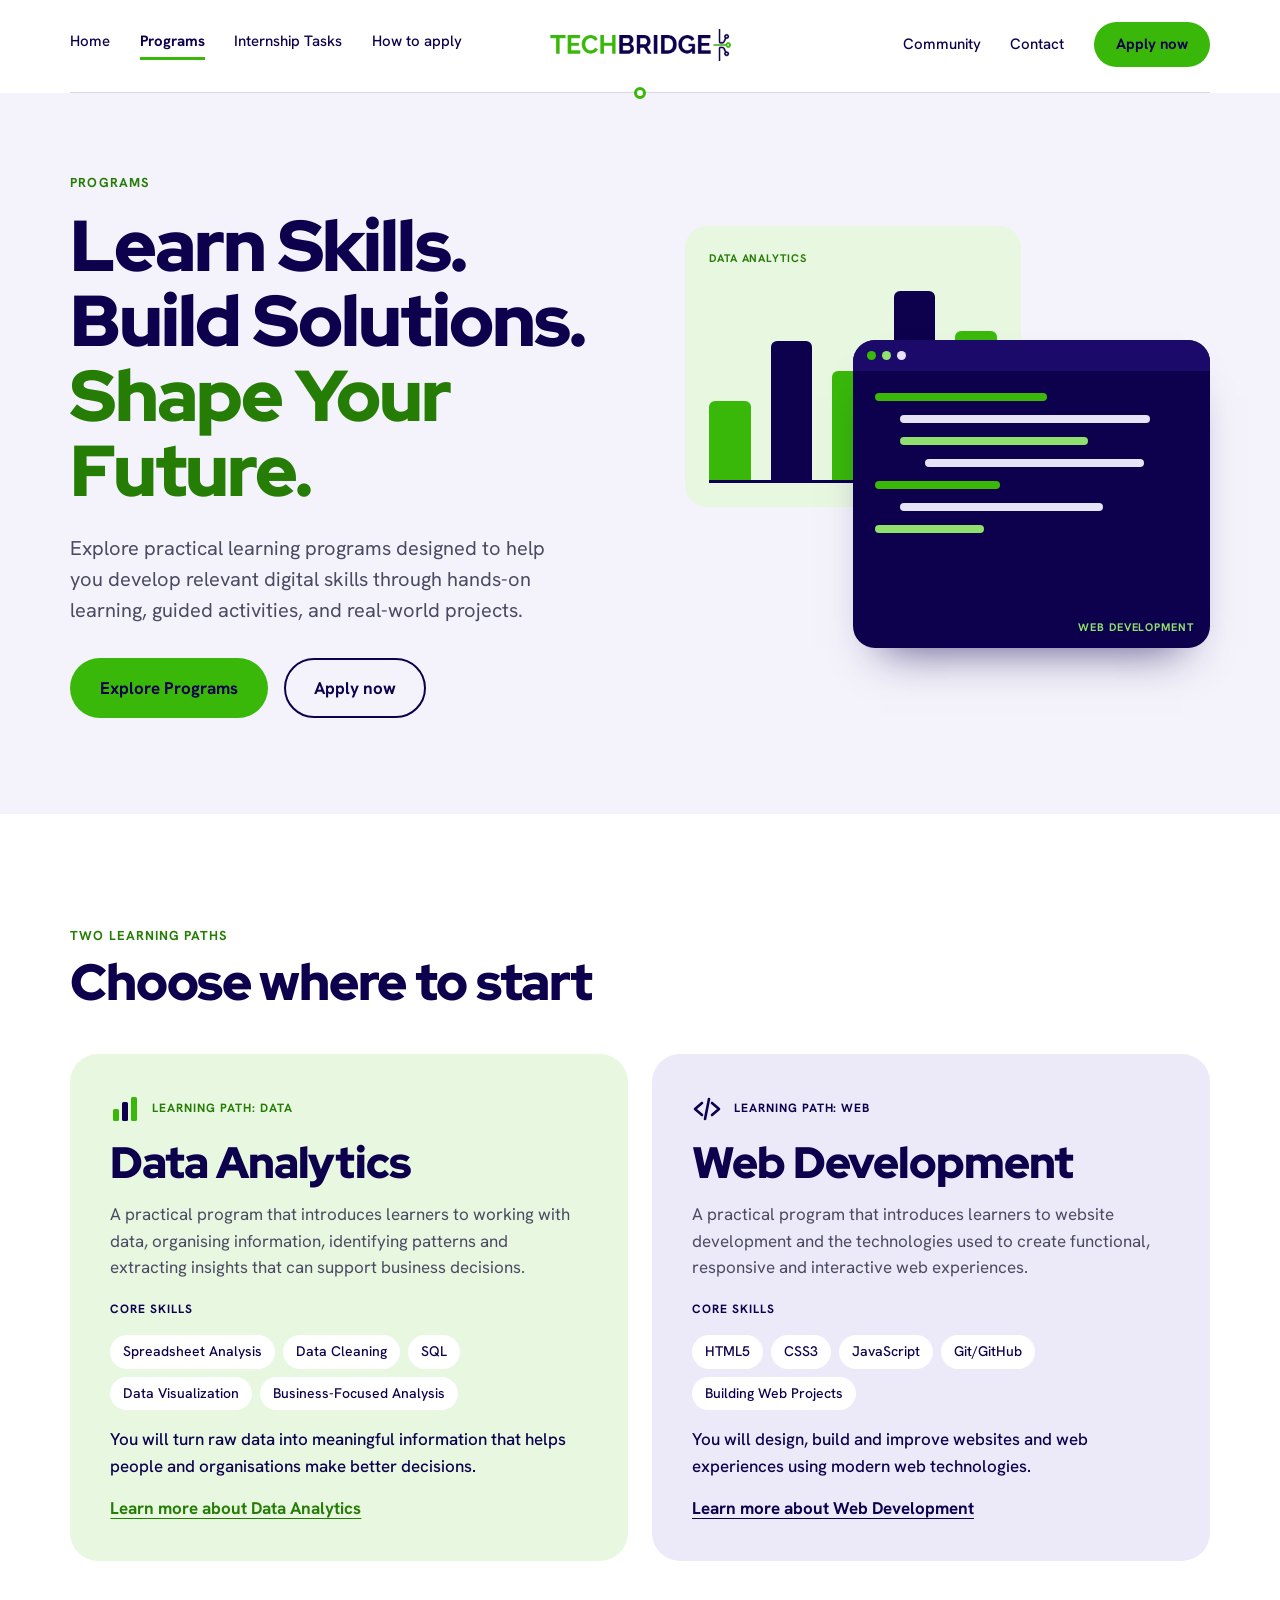
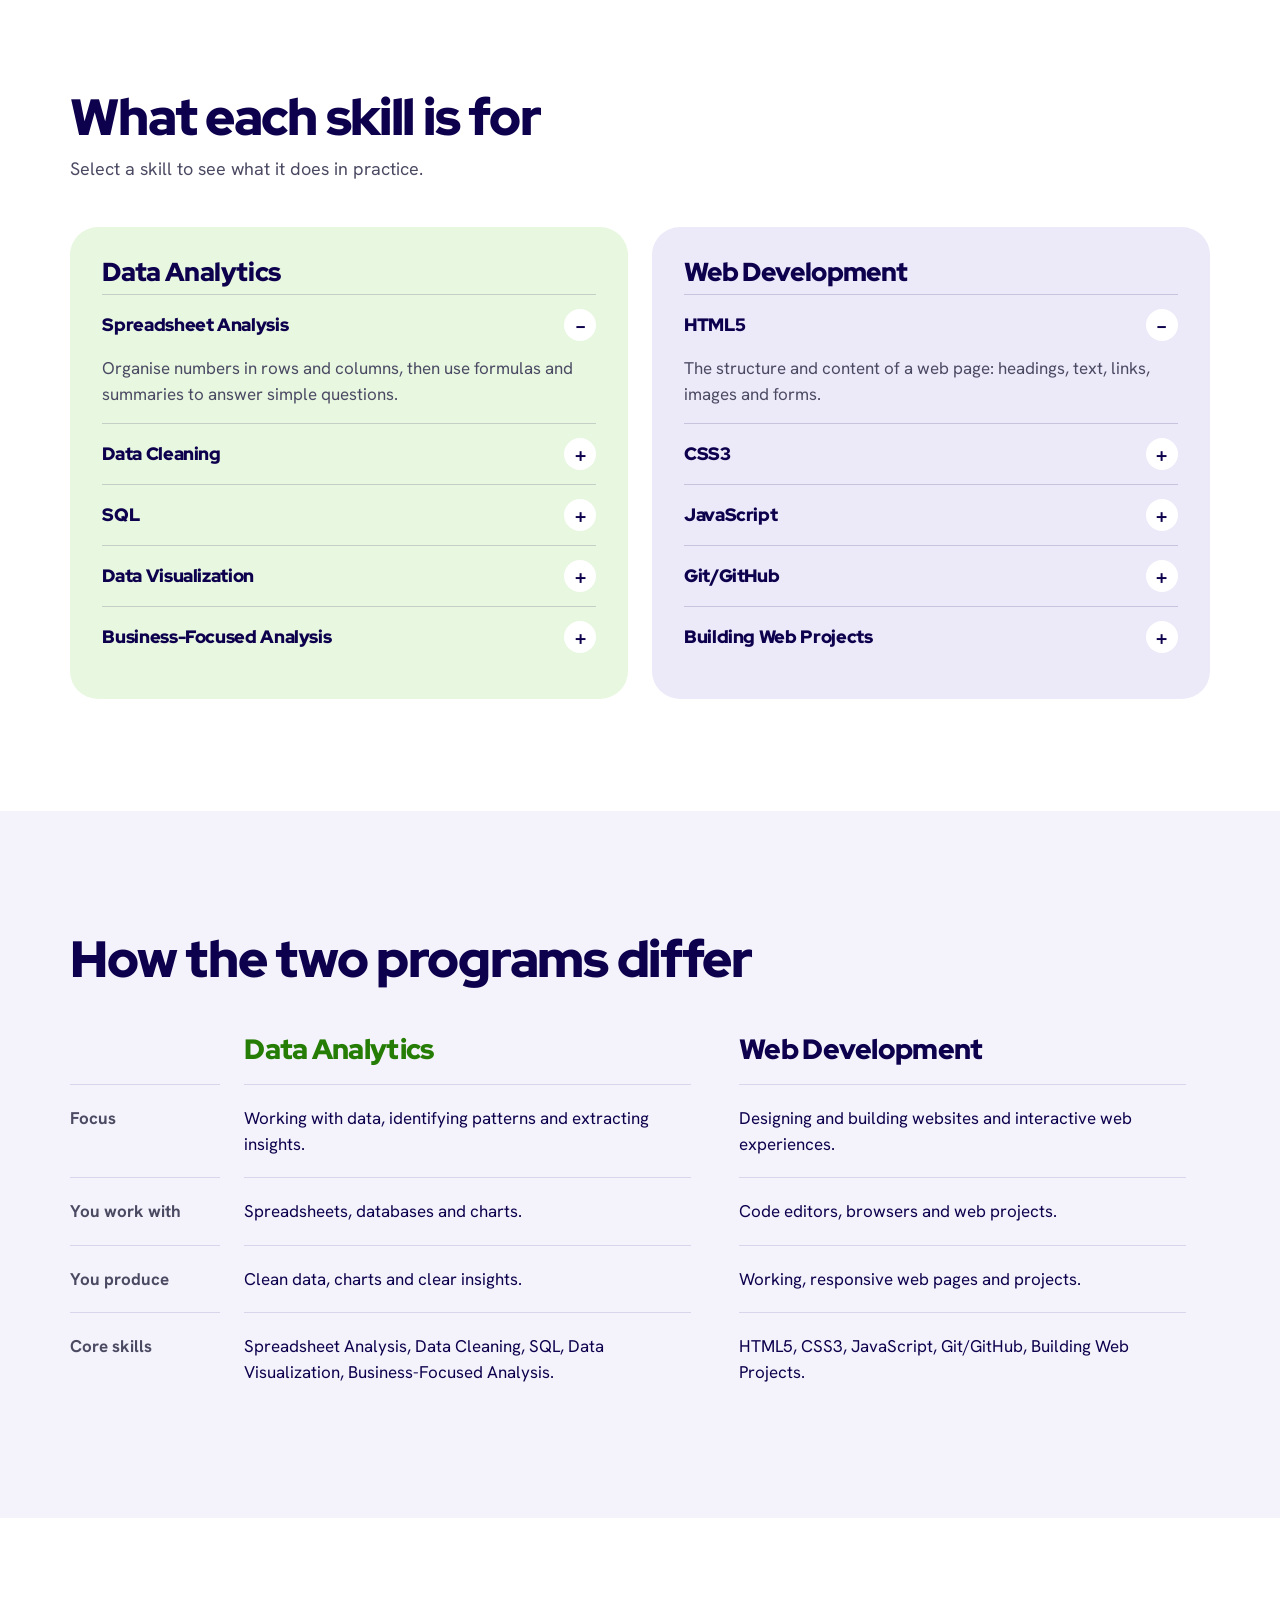
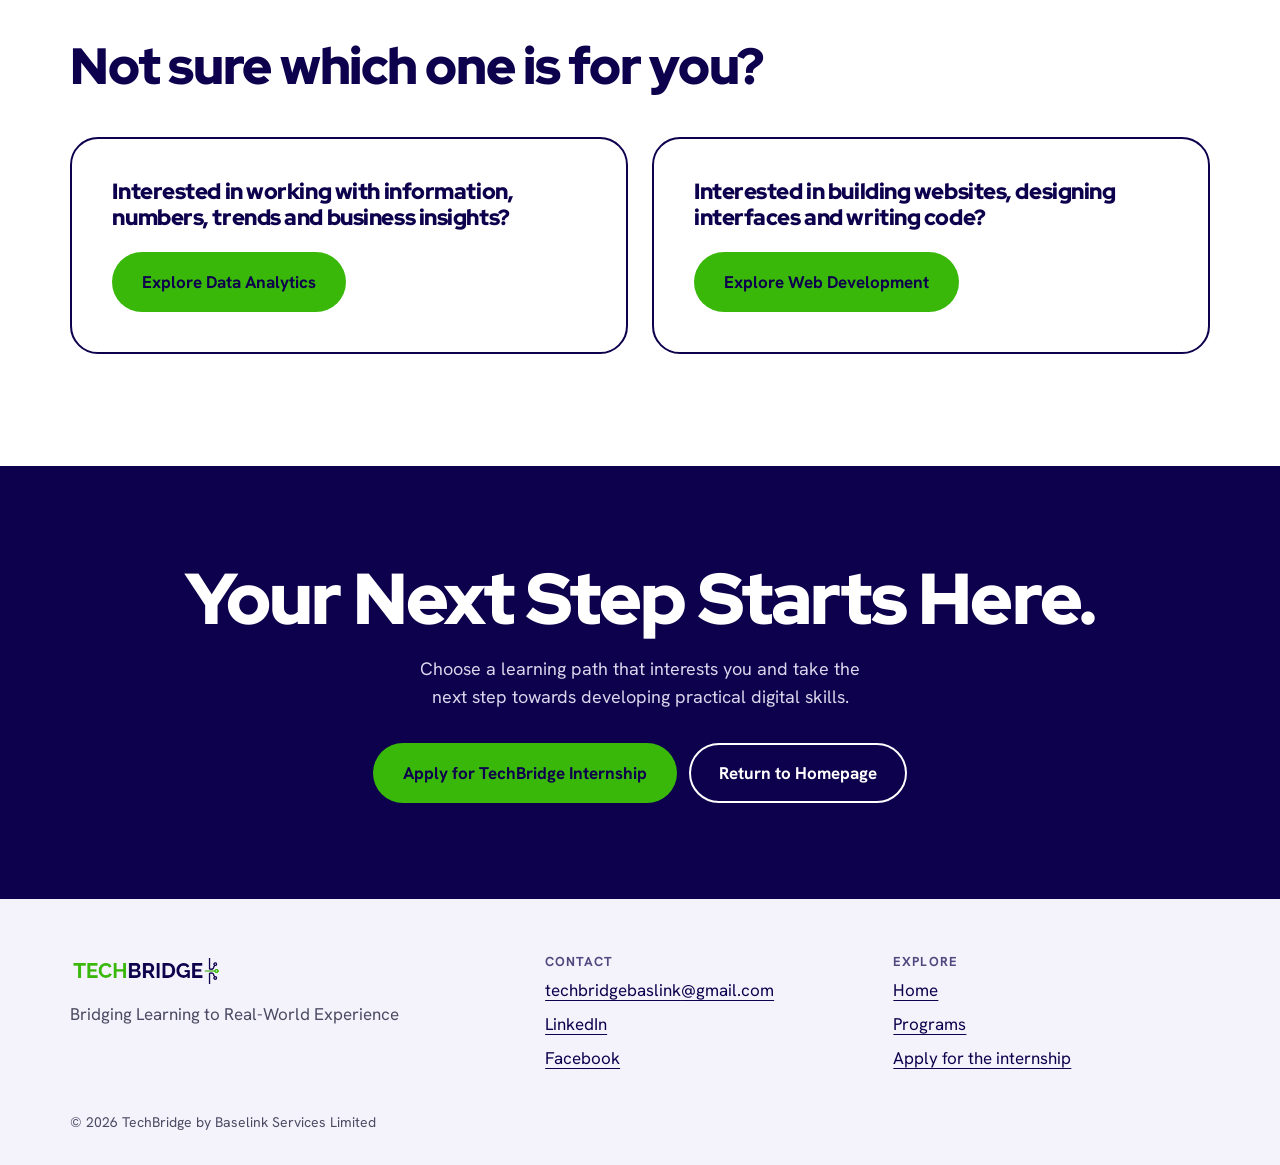
==== commit 0475b5c4: "added the intership part and updated the css too also added debug friendly comments" ====
--- a/programs.html
+++ b/programs.html
@@ -33,7 +33,7 @@
       <!-- Left links. aria-current marks the page you are on. -->
       <nav class="nav-left" aria-label="Main">
         <a href="index.html">Home</a><a href="programs.html" aria-current="page">Programs</a><a
-          href="index.html#internship">Internship</a><a href="index.html#apply">How to apply</a>
+          href="internship.html">Internship Tasks</a><a href="index.html#apply">How to apply</a>
       </nav>
       <a class="logo" href="index.html"><img src="images/logo.png" alt="TechBridge" width="189" height="40" /></a>
       <!-- Right links and the main call to action -->
@@ -47,7 +47,7 @@
     <!-- The menu that opens on smaller screens: the same links in one list -->
     <nav class="drawer" id="drawer" aria-label="Mobile">
       <a href="index.html">Home</a><a href="programs.html" aria-current="page">Programs</a><a
-        href="index.html#internship">Internship</a><a href="index.html#apply">How to apply</a><a
+        href="internship.html">Internship Tasks</a><a href="index.html#apply">How to apply</a><a
         href="index.html#community">Community</a><a href="#contact">Contact</a>
     </nav>
   </header>
